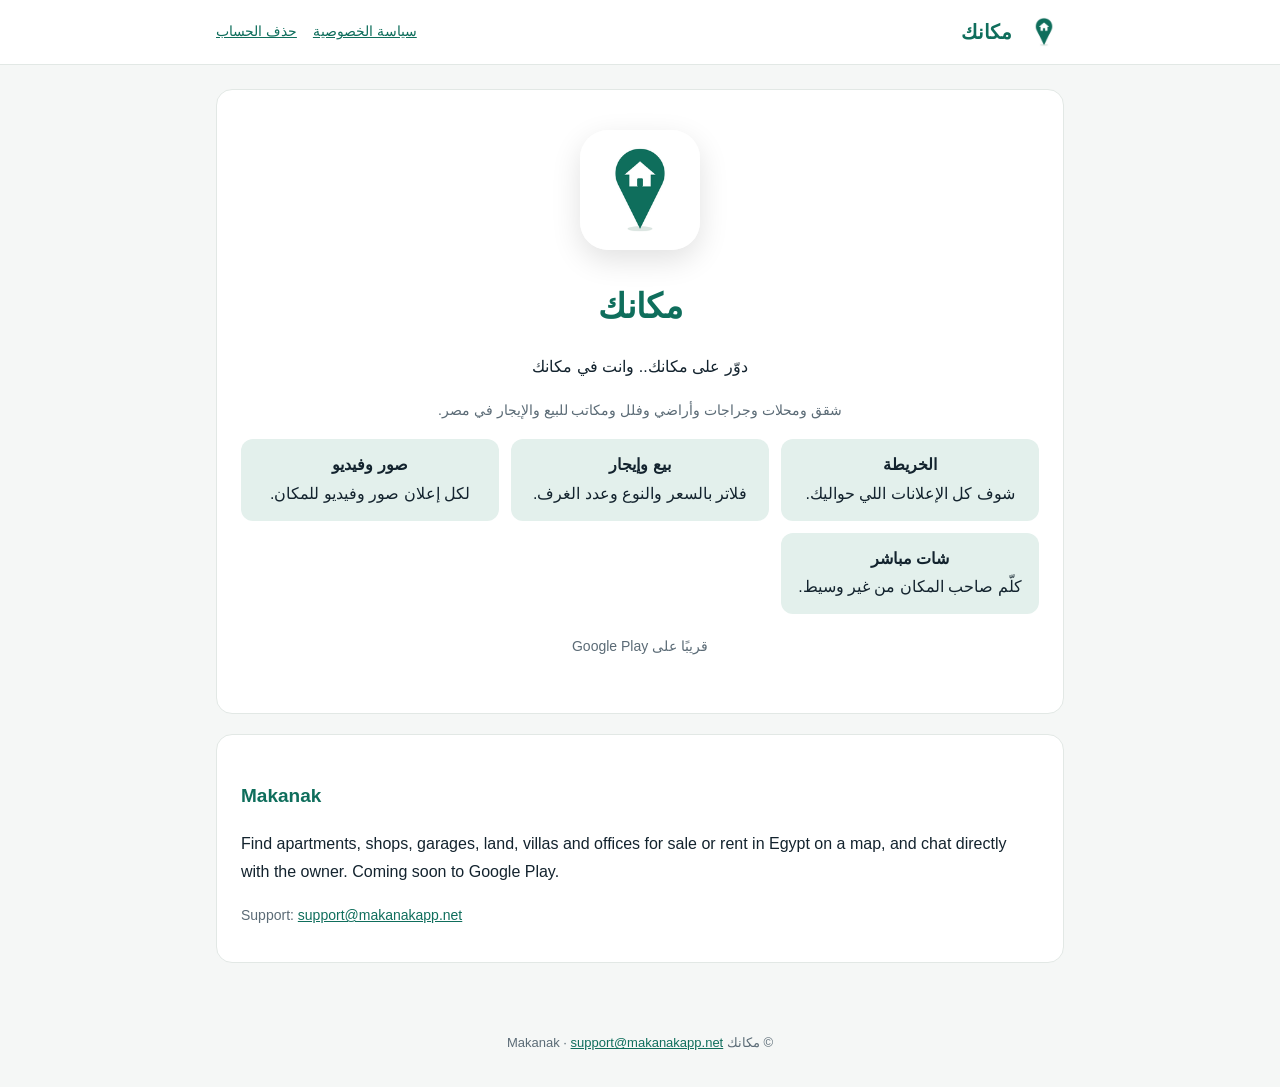
==== index.html @ 16ff9ee7 "Add files via upload" ====
<!doctype html>
<html lang="ar" dir="rtl">
<head>
<meta charset="utf-8">
<meta name="viewport" content="width=device-width, initial-scale=1">
<title>مكانك | Makanak</title>
<meta name="description" content="مكانك: شقق ومحلات وجراجات وأراضي للبيع والإيجار في مصر على الخريطة، وكلّم صاحب المكان على طول.">
<link rel="icon" href="favicon.png">
<link rel="stylesheet" href="style.css">
</head>
<body>
<header><div class="bar">
  <img src="icon.png" alt=""><a class="name" href="./">مكانك</a>
  <nav><a href="privacy.html">سياسة الخصوصية</a><a href="delete-account.html">حذف الحساب</a></nav>
</div></header>
<main>
  <section class="hero">
    <img src="icon.png" alt="أيقونة مكانك">
    <h1>مكانك</h1>
    <p>دوّر على مكانك.. وانت في مكانك</p>
    <p class="muted">شقق ومحلات وجراجات وأراضي وفلل ومكاتب للبيع والإيجار في مصر.</p>
    <div class="features">
      <div><b>الخريطة</b><br>شوف كل الإعلانات اللي حواليك.</div>
      <div><b>بيع وإيجار</b><br>فلاتر بالسعر والنوع وعدد الغرف.</div>
      <div><b>صور وفيديو</b><br>لكل إعلان صور وفيديو للمكان.</div>
      <div><b>شات مباشر</b><br>كلّم صاحب المكان من غير وسيط.</div>
    </div>
    <p style="margin-top:20px" class="muted">قريبًا على Google Play</p>
  </section>
  <section class="en">
    <h2>Makanak</h2>
    <p>Find apartments, shops, garages, land, villas and offices for sale or rent in Egypt on a map, and chat directly with the owner. Coming soon to Google Play.</p>
    <p class="muted">Support: <a href="mailto:support@makanakapp.net">support@makanakapp.net</a></p>
  </section>
</main>
<footer>© مكانك Makanak · <a href="mailto:support@makanakapp.net">support@makanakapp.net</a></footer>
</body>
</html>
---- style.css ----
:root{--g:#0F6E5C;--ink:#13232E;--muted:#5B6B76;--tint:#E3F0EC;--bg:#F5F7F6;--border:#E2E8E5}
*{box-sizing:border-box}
body{margin:0;font-family:Tahoma,"Segoe UI",Arial,sans-serif;color:var(--ink);background:var(--bg);line-height:1.8}
a{color:var(--g)}
header{background:#fff;border-bottom:1px solid var(--border)}
.bar{max-width:880px;margin:0 auto;padding:12px 16px;display:flex;align-items:center;gap:12px;flex-wrap:wrap}
.bar img{width:40px;height:40px;border-radius:10px}
.bar .name{font-weight:700;font-size:20px;color:var(--g);text-decoration:none}
.bar nav{margin-inline-start:auto;display:flex;gap:16px;flex-wrap:wrap;font-size:14px}
main{max-width:880px;margin:0 auto;padding:24px 16px 48px}
section{background:#fff;border:1px solid var(--border);border-radius:16px;padding:20px 24px;margin-bottom:20px}
h1{font-size:26px;margin:0 0 8px}
h2{font-size:19px;margin:24px 0 6px;color:var(--g)}
.muted{color:var(--muted);font-size:14px}
.hero{text-align:center;padding:40px 24px}
.hero img{width:120px;height:120px;border-radius:28px;box-shadow:0 10px 30px rgba(0,0,0,.12)}
.hero h1{font-size:34px;margin:16px 0 4px;color:var(--g)}
.features{display:grid;grid-template-columns:repeat(auto-fit,minmax(200px,1fr));gap:12px;margin-top:16px}
.features div{background:var(--tint);border-radius:12px;padding:12px 14px}
.btn{display:inline-block;background:var(--g);color:#fff;text-decoration:none;padding:10px 22px;border-radius:999px;font-weight:700}
.en{direction:ltr;text-align:left}
footer{text-align:center;color:var(--muted);font-size:13px;padding:0 16px 32px}
ol li,ul li{margin-bottom:4px}
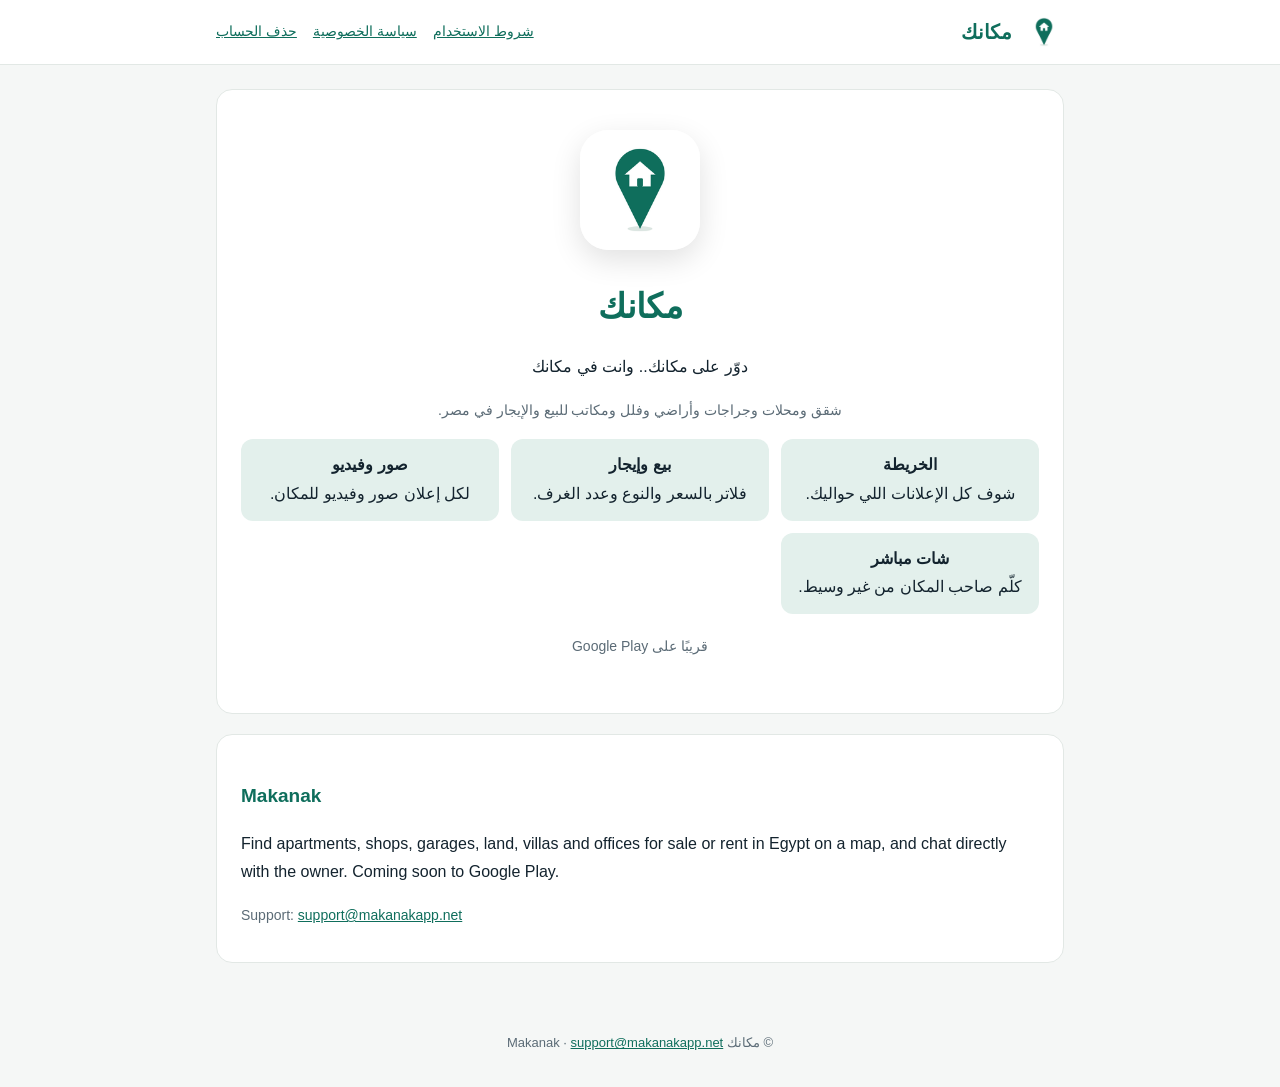
==== commit a0df6f3a: "Add files via upload" ====
--- a/index.html
+++ b/index.html
@@ -11,7 +11,7 @@
 <body>
 <header><div class="bar">
   <img src="icon.png" alt=""><a class="name" href="./">مكانك</a>
-  <nav><a href="privacy.html">سياسة الخصوصية</a><a href="delete-account.html">حذف الحساب</a></nav>
+  <nav><a href="terms.html">شروط الاستخدام</a><a href="privacy.html">سياسة الخصوصية</a><a href="delete-account.html">حذف الحساب</a></nav>
 </div></header>
 <main>
   <section class="hero">
--- a/style.css
+++ b/style.css
@@ -21,3 +21,16 @@
 .en{direction:ltr;text-align:left}
 footer{text-align:center;color:var(--muted);font-size:13px;padding:0 16px 32px}
 ol li,ul li{margin-bottom:4px}
+.gal{display:flex;gap:8px;overflow-x:auto;scroll-snap-type:x mandatory;border-radius:14px}
+.gal img{height:280px;max-width:90%;object-fit:cover;border-radius:14px;scroll-snap-align:start;flex-shrink:0}
+.price{font-size:28px;font-weight:700;color:var(--g)}
+.chips span{display:inline-block;background:var(--tint);color:var(--g);border-radius:999px;padding:0 12px;font-size:13px;margin-inline-end:6px}
+.specs{display:flex;gap:8px;flex-wrap:wrap;margin:12px 0}.specs div{background:var(--bg);border-radius:12px;padding:6px 14px;text-align:center;font-size:14px}
+.owner{display:flex;align-items:center;gap:12px;text-decoration:none;color:inherit;border:1px solid var(--border);border-radius:14px;padding:10px 14px;margin-top:12px}
+.av{width:44px;height:44px;border-radius:50%;background:var(--g);color:#fff;display:flex;align-items:center;justify-content:center;font-weight:700;flex-shrink:0}
+.ver{background:var(--tint);color:var(--g);border-radius:999px;padding:0 10px;font-size:12px;font-weight:700}
+.grid{display:grid;grid-template-columns:repeat(auto-fill,minmax(200px,1fr));gap:12px}
+.lc{display:block;text-decoration:none;color:inherit;border:1px solid var(--border);border-radius:14px;overflow:hidden;padding-bottom:8px}
+.lc .ph{height:130px;background:#D5E4DE center/cover;position:relative}.lc .ph span{position:absolute;top:8px;right:8px;background:#fff;color:var(--g);border-radius:8px;padding:0 8px;font-size:12px;font-weight:700}
+.lc b,.lc div,.lc small{display:block;padding:0 12px}.lc b{color:var(--g);margin-top:6px}.lc small{color:var(--muted)}
+.cta{background:var(--tint);border-radius:14px;padding:14px;text-align:center;margin-top:16px}
